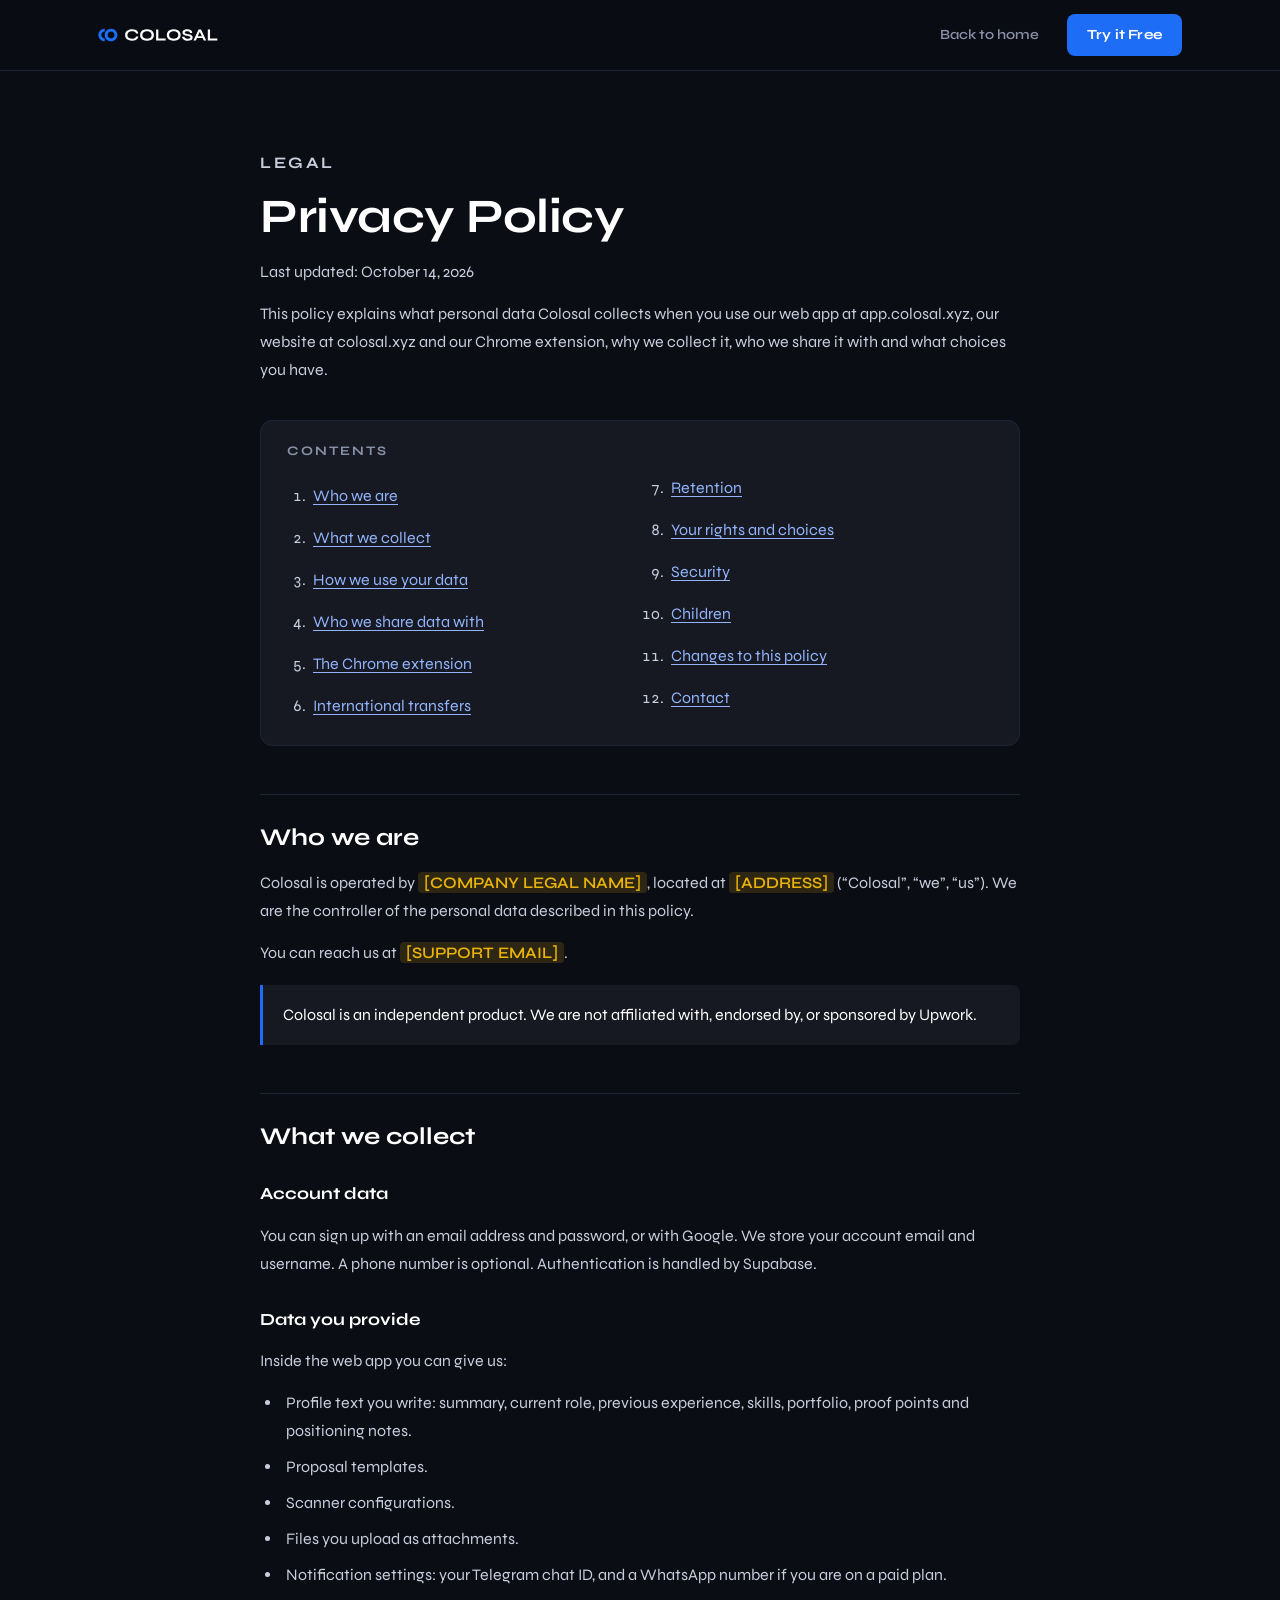
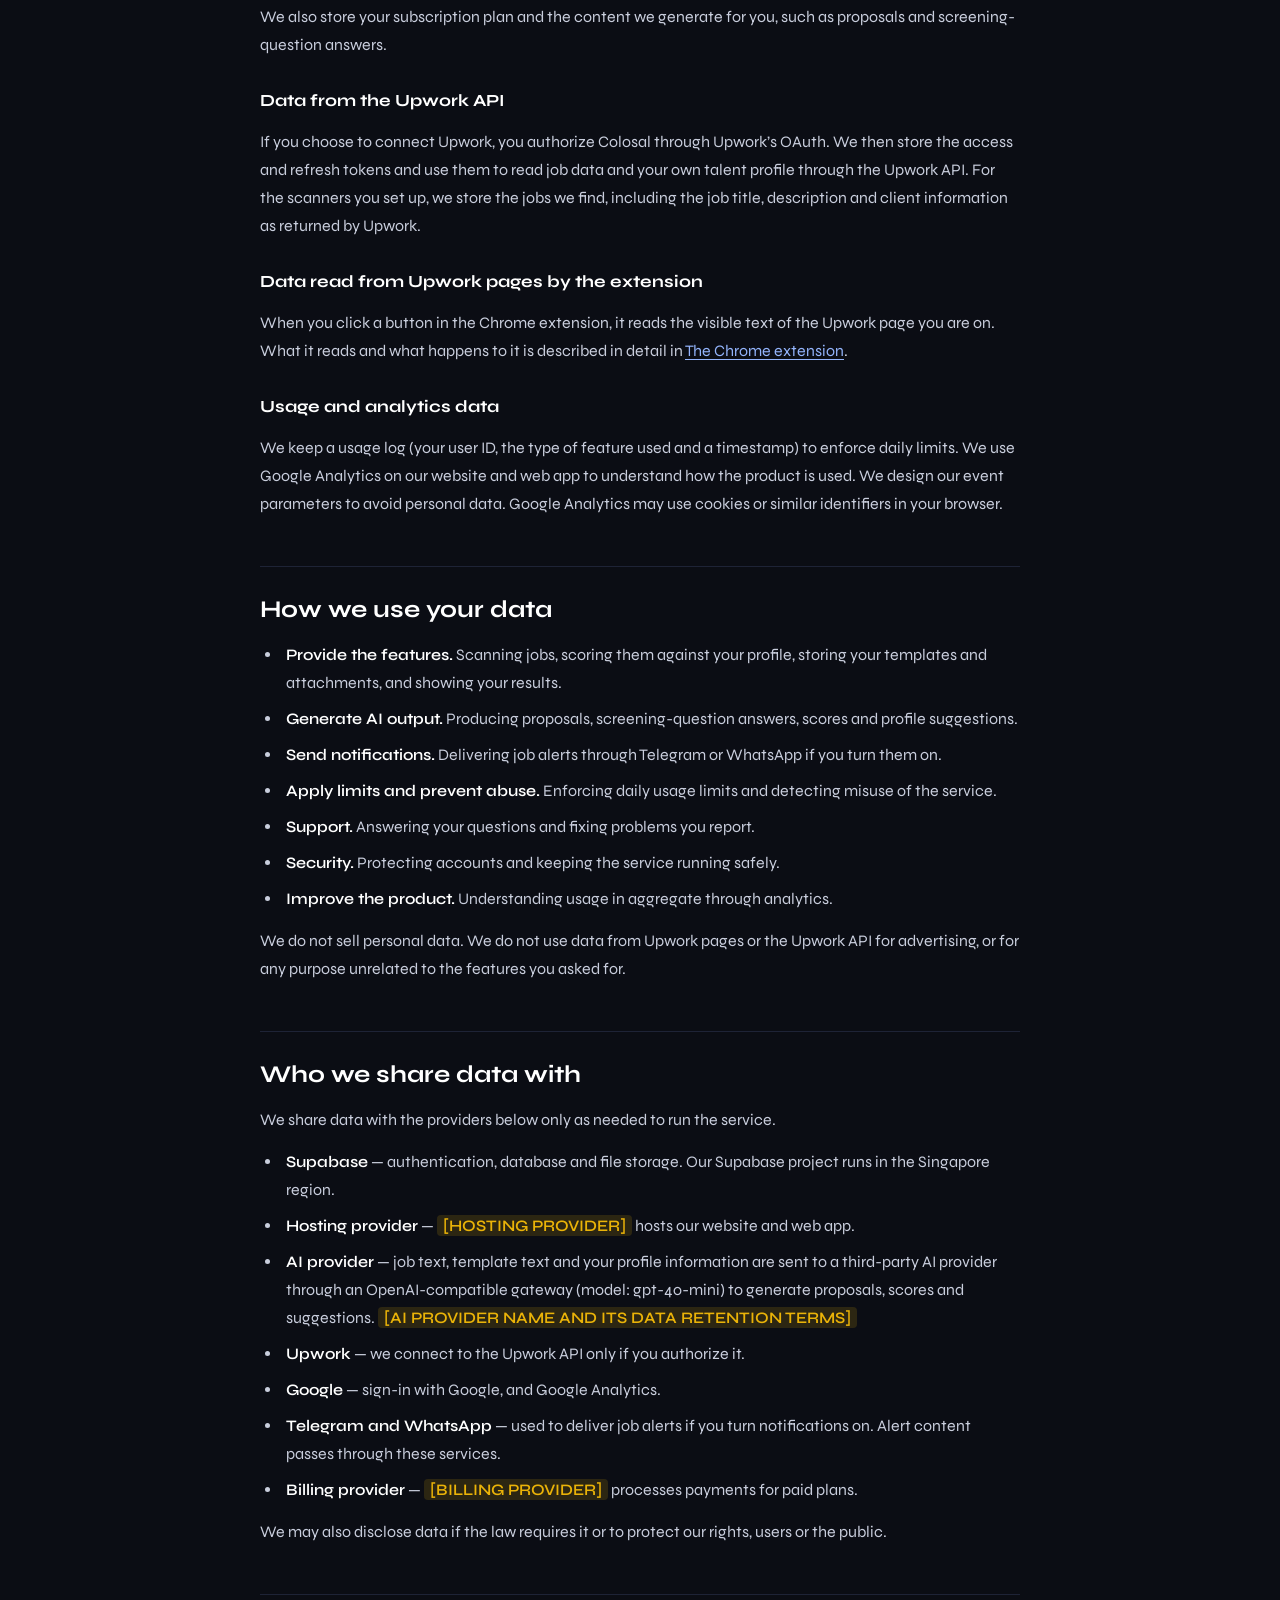
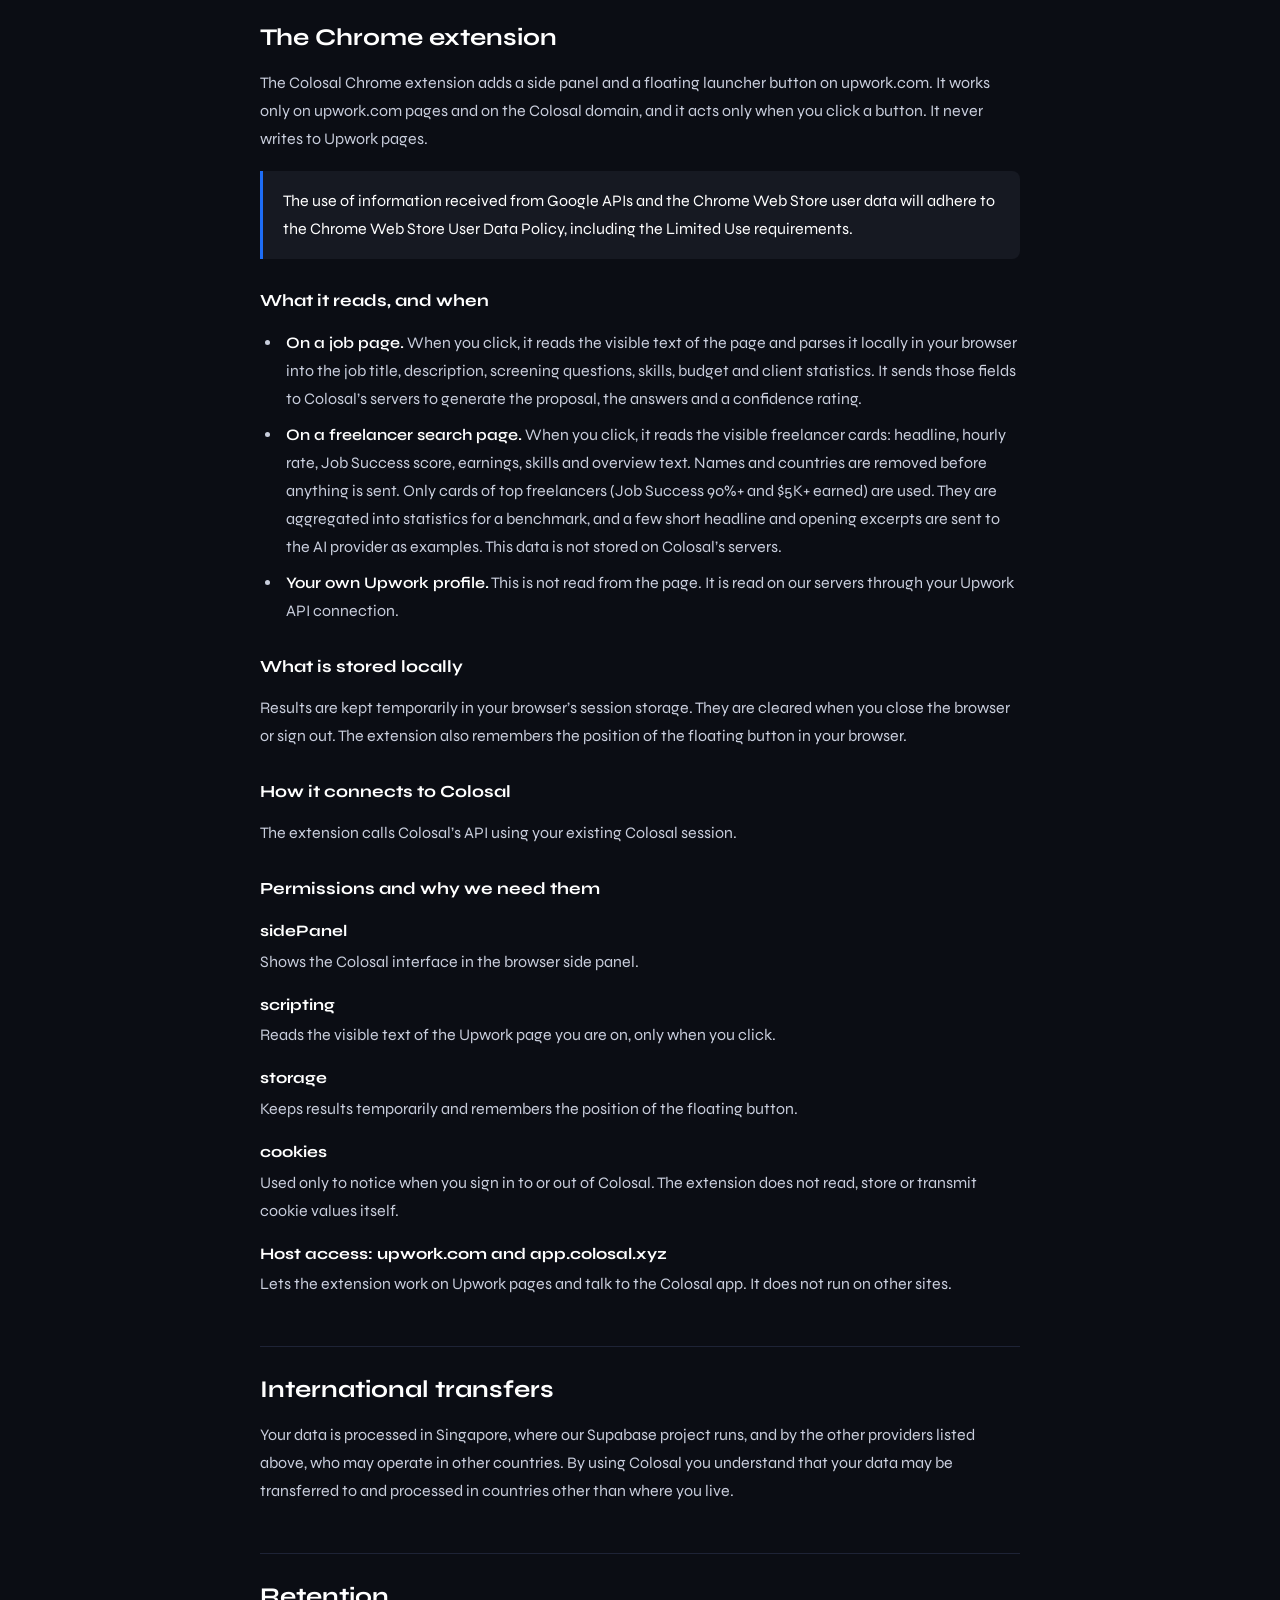
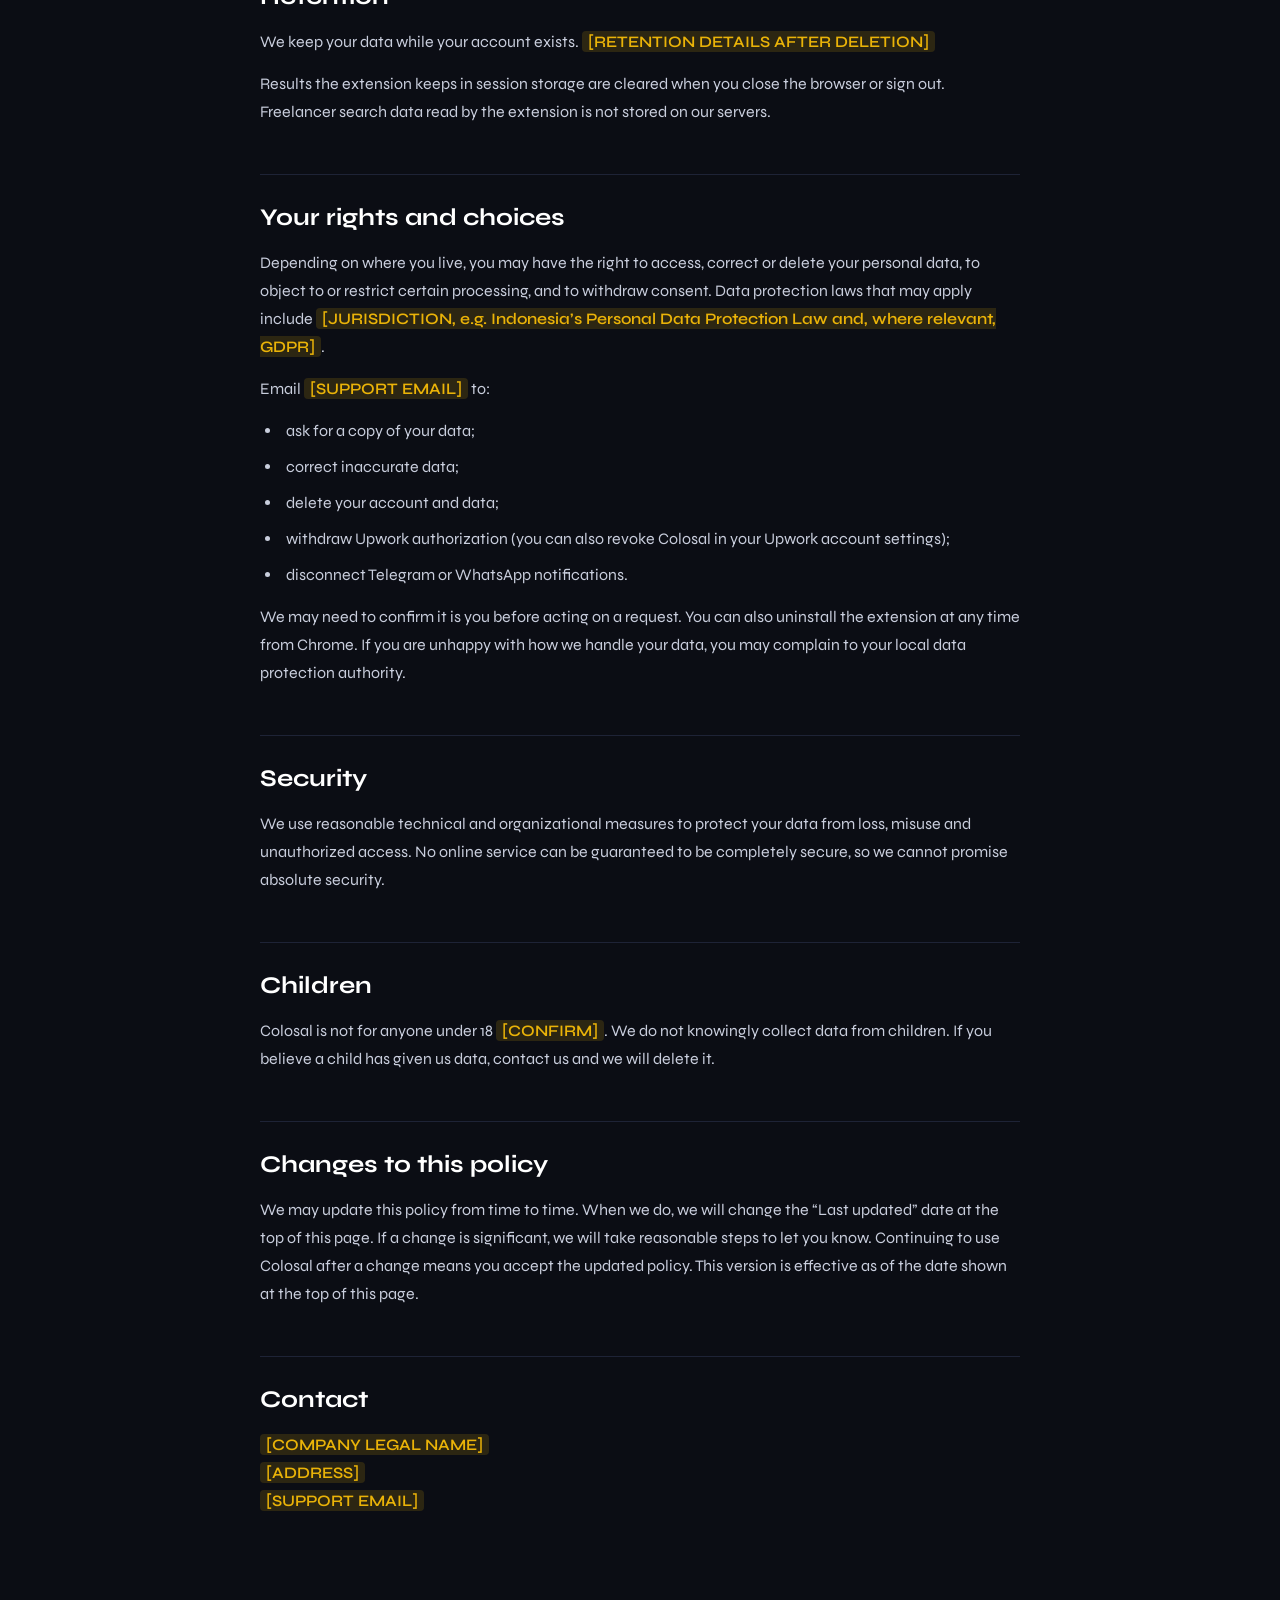
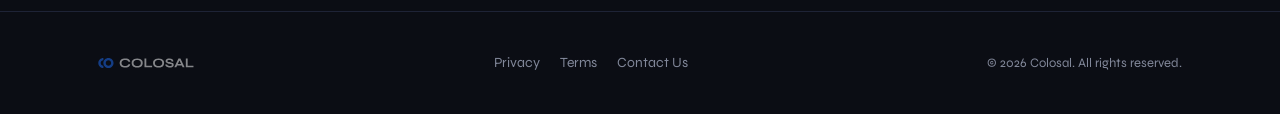
==== privacy/index.html @ 024d1649 "Add privacy and terms pages This change adds standalone Privacy and Terms pages, along with shared s" ====
<!doctype html>
<html lang="en">
  <head>
    <meta charset="UTF-8" />
    <meta name="viewport" content="width=device-width, initial-scale=1.0" />
    <title>Privacy Policy — Colosal</title>
    <meta
      name="description"
      content="How Colosal collects, uses and protects your data across the web app and the Chrome extension, including what the extension reads on Upwork pages."
    />
    <meta name="robots" content="index, follow" />
    <link rel="canonical" href="https://colosal.xyz/privacy/" />

    <link
      rel="icon"
      type="image/png"
      sizes="32x32"
      href="/colosal-favicon.png"
    />
    <link rel="apple-touch-icon" sizes="32x32" href="/colosal-favicon.png" />

    <meta property="og:type" content="website" />
    <meta property="og:url" content="https://colosal.xyz/privacy/" />
    <meta property="og:title" content="Privacy Policy — Colosal" />
    <meta
      property="og:description"
      content="How Colosal collects, uses and protects your data across the web app and the Chrome extension."
    />
    <meta property="og:image" content="https://colosal.xyz/colosal-media.png" />
    <meta property="og:site_name" content="Colosal" />

    <!-- Google tag (gtag.js) -->
    <script
      async
      src="https://www.googletagmanager.com/gtag/js?id=G-6CFVC0H4J1"
    ></script>
    <script>
      window.dataLayer = window.dataLayer || [];
      function gtag() {
        dataLayer.push(arguments);
      }
      gtag("js", new Date());
      gtag("config", "G-6CFVC0H4J1");
    </script>

    <link rel="preconnect" href="https://fonts.googleapis.com" />
    <link rel="preconnect" href="https://fonts.gstatic.com" crossorigin />
    <link
      href="https://fonts.googleapis.com/css2?family=Syne:wght@400;500;600;700&display=swap"
      rel="stylesheet"
    />
    <link rel="stylesheet" href="/legal.css" />
  </head>

  <body>
    <a class="skip-link" href="#main">Skip to content</a>

    <nav aria-label="Main">
      <div class="container nav-inner">
        <a href="/" class="nav-logo" aria-label="Colosal home">
          <img src="/colosal-logo.svg" width="120" height="20" alt="Colosal" />
        </a>
        <div class="nav-right">
          <a class="nav-signin" href="/">Back to home</a>
          <a
            class="btn"
            href="https://app.colosal.xyz/signup"
            target="_blank"
            rel="noopener"
            >Try it Free</a
          >
        </div>
      </div>
    </nav>

    <main id="main" class="legal">
      <div class="container">
        <article class="legal-inner">
          <p class="legal-eyebrow">Legal</p>
          <h1>Privacy Policy</h1>
          <p class="legal-meta">
            Last updated: <time data-last-updated></time>
          </p>
          <p class="legal-intro">
            This policy explains what personal data Colosal collects when you
            use our web app at app.colosal.xyz, our website at colosal.xyz and
            our Chrome extension, why we collect it, who we share it with and
            what choices you have.
          </p>

          <nav class="toc" aria-labelledby="toc-title">
            <h2 id="toc-title">Contents</h2>
            <ol>
              <li><a href="#who-we-are">Who we are</a></li>
              <li><a href="#what-we-collect">What we collect</a></li>
              <li><a href="#how-we-use">How we use your data</a></li>
              <li><a href="#third-parties">Who we share data with</a></li>
              <li><a href="#extension">The Chrome extension</a></li>
              <li><a href="#transfers">International transfers</a></li>
              <li><a href="#retention">Retention</a></li>
              <li><a href="#your-rights">Your rights and choices</a></li>
              <li><a href="#security">Security</a></li>
              <li><a href="#children">Children</a></li>
              <li><a href="#changes">Changes to this policy</a></li>
              <li><a href="#contact">Contact</a></li>
            </ol>
          </nav>

          <section id="who-we-are">
            <h2>Who we are</h2>
            <p>
              Colosal is operated by
              <span class="ph">[COMPANY LEGAL NAME]</span>, located at
              <span class="ph">[ADDRESS]</span> (&ldquo;Colosal&rdquo;,
              &ldquo;we&rdquo;, &ldquo;us&rdquo;). We are the controller of the
              personal data described in this policy.
            </p>
            <p>
              You can reach us at
              <span class="ph">[SUPPORT EMAIL]</span>.
            </p>
            <div class="callout">
              <p>
                Colosal is an independent product. We are not affiliated with,
                endorsed by, or sponsored by Upwork.
              </p>
            </div>
          </section>

          <section id="what-we-collect">
            <h2>What we collect</h2>

            <h3>Account data</h3>
            <p>
              You can sign up with an email address and password, or with
              Google. We store your account email and username. A phone number
              is optional. Authentication is handled by Supabase.
            </p>

            <h3>Data you provide</h3>
            <p>Inside the web app you can give us:</p>
            <ul>
              <li>
                Profile text you write: summary, current role, previous
                experience, skills, portfolio, proof points and positioning
                notes.
              </li>
              <li>Proposal templates.</li>
              <li>Scanner configurations.</li>
              <li>Files you upload as attachments.</li>
              <li>
                Notification settings: your Telegram chat ID, and a WhatsApp
                number if you are on a paid plan.
              </li>
            </ul>
            <p>
              We also store your subscription plan and the content we generate
              for you, such as proposals and screening-question answers.
            </p>

            <h3>Data from the Upwork API</h3>
            <p>
              If you choose to connect Upwork, you authorize Colosal through
              Upwork&rsquo;s OAuth. We then store the access and refresh tokens
              and use them to read job data and your own talent profile through
              the Upwork API. For the scanners you set up, we store the jobs we
              find, including the job title, description and client information
              as returned by Upwork.
            </p>

            <h3>Data read from Upwork pages by the extension</h3>
            <p>
              When you click a button in the Chrome extension, it reads the
              visible text of the Upwork page you are on. What it reads and what
              happens to it is described in detail in
              <a href="#extension">The Chrome extension</a>.
            </p>

            <h3>Usage and analytics data</h3>
            <p>
              We keep a usage log (your user ID, the type of feature used and a
              timestamp) to enforce daily limits. We use Google Analytics on our
              website and web app to understand how the product is used. We
              design our event parameters to avoid personal data. Google
              Analytics may use cookies or similar identifiers in your browser.
            </p>
          </section>

          <section id="how-we-use">
            <h2>How we use your data</h2>
            <ul>
              <li>
                <strong>Provide the features.</strong> Scanning jobs, scoring
                them against your profile, storing your templates and
                attachments, and showing your results.
              </li>
              <li>
                <strong>Generate AI output.</strong> Producing proposals,
                screening-question answers, scores and profile suggestions.
              </li>
              <li>
                <strong>Send notifications.</strong> Delivering job alerts
                through Telegram or WhatsApp if you turn them on.
              </li>
              <li>
                <strong>Apply limits and prevent abuse.</strong> Enforcing daily
                usage limits and detecting misuse of the service.
              </li>
              <li>
                <strong>Support.</strong> Answering your questions and fixing
                problems you report.
              </li>
              <li>
                <strong>Security.</strong> Protecting accounts and keeping the
                service running safely.
              </li>
              <li>
                <strong>Improve the product.</strong> Understanding usage in
                aggregate through analytics.
              </li>
            </ul>
            <p>
              We do not sell personal data. We do not use data from Upwork pages
              or the Upwork API for advertising, or for any purpose unrelated to
              the features you asked for.
            </p>
          </section>

          <section id="third-parties">
            <h2>Who we share data with</h2>
            <p>
              We share data with the providers below only as needed to run the
              service.
            </p>
            <ul>
              <li>
                <strong>Supabase</strong> &mdash; authentication, database and
                file storage. Our Supabase project runs in the Singapore
                region.
              </li>
              <li>
                <strong>Hosting provider</strong> &mdash;
                <span class="ph">[HOSTING PROVIDER]</span> hosts our website and
                web app.
              </li>
              <li>
                <strong>AI provider</strong> &mdash; job text, template text and
                your profile information are sent to a third-party AI provider
                through an OpenAI-compatible gateway (model: gpt-4o-mini) to
                generate proposals, scores and suggestions.
                <span class="ph"
                  >[AI PROVIDER NAME AND ITS DATA RETENTION TERMS]</span
                >
              </li>
              <li>
                <strong>Upwork</strong> &mdash; we connect to the Upwork API
                only if you authorize it.
              </li>
              <li>
                <strong>Google</strong> &mdash; sign-in with Google, and Google
                Analytics.
              </li>
              <li>
                <strong>Telegram and WhatsApp</strong> &mdash; used to deliver
                job alerts if you turn notifications on. Alert content passes
                through these services.
              </li>
              <li>
                <strong>Billing provider</strong> &mdash;
                <span class="ph">[BILLING PROVIDER]</span> processes payments
                for paid plans.
              </li>
            </ul>
            <p>
              We may also disclose data if the law requires it or to protect our
              rights, users or the public.
            </p>
          </section>

          <section id="extension">
            <h2>The Chrome extension</h2>
            <p>
              The Colosal Chrome extension adds a side panel and a floating
              launcher button on upwork.com. It works only on upwork.com pages
              and on the Colosal domain, and it acts only when you click a
              button. It never writes to Upwork pages.
            </p>

            <div class="callout">
              <p>
                The use of information received from Google APIs and the Chrome
                Web Store user data will adhere to the Chrome Web Store User Data
                Policy, including the Limited Use requirements.
              </p>
            </div>

            <h3>What it reads, and when</h3>
            <ul>
              <li>
                <strong>On a job page.</strong> When you click, it reads the
                visible text of the page and parses it locally in your browser
                into the job title, description, screening questions, skills,
                budget and client statistics. It sends those fields to
                Colosal&rsquo;s servers to generate the proposal, the answers
                and a confidence rating.
              </li>
              <li>
                <strong>On a freelancer search page.</strong> When you click, it
                reads the visible freelancer cards: headline, hourly rate, Job
                Success score, earnings, skills and overview text. Names and
                countries are removed before anything is sent. Only cards of top
                freelancers (Job Success 90%+ and $5K+ earned) are used. They
                are aggregated into statistics for a benchmark, and a few short
                headline and opening excerpts are sent to the AI provider as
                examples. This data is not stored on Colosal&rsquo;s servers.
              </li>
              <li>
                <strong>Your own Upwork profile.</strong> This is not read from
                the page. It is read on our servers through your Upwork API
                connection.
              </li>
            </ul>

            <h3>What is stored locally</h3>
            <p>
              Results are kept temporarily in your browser&rsquo;s session
              storage. They are cleared when you close the browser or sign out.
              The extension also remembers the position of the floating button
              in your browser.
            </p>

            <h3>How it connects to Colosal</h3>
            <p>
              The extension calls Colosal&rsquo;s API using your existing
              Colosal session.
            </p>

            <h3>Permissions and why we need them</h3>
            <dl class="perm-list">
              <dt>sidePanel</dt>
              <dd>Shows the Colosal interface in the browser side panel.</dd>
              <dt>scripting</dt>
              <dd>
                Reads the visible text of the Upwork page you are on, only when
                you click.
              </dd>
              <dt>storage</dt>
              <dd>
                Keeps results temporarily and remembers the position of the
                floating button.
              </dd>
              <dt>cookies</dt>
              <dd>
                Used only to notice when you sign in to or out of Colosal. The
                extension does not read, store or transmit cookie values
                itself.
              </dd>
              <dt>Host access: upwork.com and app.colosal.xyz</dt>
              <dd>
                Lets the extension work on Upwork pages and talk to the Colosal
                app. It does not run on other sites.
              </dd>
            </dl>
          </section>

          <section id="transfers">
            <h2>International transfers</h2>
            <p>
              Your data is processed in Singapore, where our Supabase project
              runs, and by the other providers listed above, who may operate in
              other countries. By using Colosal you understand that your data
              may be transferred to and processed in countries other than where
              you live.
            </p>
          </section>

          <section id="retention">
            <h2>Retention</h2>
            <p>
              We keep your data while your account exists.
              <span class="ph">[RETENTION DETAILS AFTER DELETION]</span>
            </p>
            <p>
              Results the extension keeps in session storage are cleared when
              you close the browser or sign out. Freelancer search data read by
              the extension is not stored on our servers.
            </p>
          </section>

          <section id="your-rights">
            <h2>Your rights and choices</h2>
            <p>
              Depending on where you live, you may have the right to access,
              correct or delete your personal data, to object to or restrict
              certain processing, and to withdraw consent. Data protection laws
              that may apply include
              <span class="ph"
                >[JURISDICTION, e.g. Indonesia&rsquo;s Personal Data Protection
                Law and, where relevant, GDPR]</span
              >.
            </p>
            <p>Email <span class="ph">[SUPPORT EMAIL]</span> to:</p>
            <ul>
              <li>ask for a copy of your data;</li>
              <li>correct inaccurate data;</li>
              <li>delete your account and data;</li>
              <li>
                withdraw Upwork authorization (you can also revoke Colosal in
                your Upwork account settings);
              </li>
              <li>disconnect Telegram or WhatsApp notifications.</li>
            </ul>
            <p>
              We may need to confirm it is you before acting on a request. You
              can also uninstall the extension at any time from Chrome. If you
              are unhappy with how we handle your data, you may complain to your
              local data protection authority.
            </p>
          </section>

          <section id="security">
            <h2>Security</h2>
            <p>
              We use reasonable technical and organizational measures to protect
              your data from loss, misuse and unauthorized access. No online
              service can be guaranteed to be completely secure, so we cannot
              promise absolute security.
            </p>
          </section>

          <section id="children">
            <h2>Children</h2>
            <p>
              Colosal is not for anyone under 18
              <span class="ph">[CONFIRM]</span>. We do not knowingly collect
              data from children. If you believe a child has given us data,
              contact us and we will delete it.
            </p>
          </section>

          <section id="changes">
            <h2>Changes to this policy</h2>
            <p>
              We may update this policy from time to time. When we do, we will
              change the &ldquo;Last updated&rdquo; date at the top of this
              page. If a change is significant, we will take reasonable steps to
              let you know. Continuing to use Colosal after a change means you
              accept the updated policy. This version is effective as of the
              date shown at the top of this page.
            </p>
          </section>

          <section id="contact">
            <h2>Contact</h2>
            <p>
              <span class="ph">[COMPANY LEGAL NAME]</span><br />
              <span class="ph">[ADDRESS]</span><br />
              <span class="ph">[SUPPORT EMAIL]</span>
            </p>
          </section>
        </article>
      </div>
    </main>

    <footer>
      <div class="container footer-inner">
        <a href="/" class="footer-logo" aria-label="Colosal home">
          <img src="/colosal-logo.svg" width="96" height="16" alt="Colosal" />
        </a>
        <div class="footer-links">
          <a href="/privacy/" aria-current="page">Privacy</a>
          <a href="/terms/">Terms</a>
          <a href="mailto:hi@paistudio.co">Contact Us</a>
        </div>
        <div class="footer-copy">© 2026 Colosal. All rights reserved.</div>
      </div>
    </footer>

    <script src="/legal.js"></script>
  </body>
</html>
---- legal.css ----
/* Shared styles for /privacy and /terms. Tokens mirror index.html. */
:root {
  --bg: #0b0d14;
  --bg3: #161922;
  --border: #1e2336;
  --border2: #252a3d;
  --blue: #1e6df6;
  --yellow: #eab308;
  --yellow-dim: rgba(234, 179, 8, 0.15);
  --text: #ffffff;
  --text2: #c9cedd;
  --text3: #8891a8;
  --text4: #818799;
  --radius-sm: 8px;
  --radius: 12px;
}

*,
*::before,
*::after {
  box-sizing: border-box;
  margin: 0;
  padding: 0;
}

html {
  scroll-behavior: smooth;
}

@media (prefers-reduced-motion: reduce) {
  html {
    scroll-behavior: auto;
  }
}

body {
  background: var(--bg);
  color: var(--text);
  font-family: "Syne", system-ui, sans-serif;
  line-height: 1.6;
  overflow-x: hidden;
}

a {
  color: inherit;
  text-decoration: none;
}

a:focus-visible {
  outline: 2px solid var(--blue);
  outline-offset: 3px;
  border-radius: 4px;
}

.container {
  max-width: 1140px;
  margin: 0 auto;
  padding: 0 28px;
}

.skip-link {
  position: absolute;
  left: 16px;
  top: -60px;
  background: var(--blue);
  color: #fff;
  padding: 10px 16px;
  border-radius: var(--radius-sm);
  font-weight: 600;
  z-index: 300;
}

.skip-link:focus {
  top: 12px;
}

/* ─── Navbar ─── */
body > nav {
  position: sticky;
  top: 0;
  z-index: 200;
  padding: 14px 0;
  background: rgba(11, 13, 20, 0.85);
  backdrop-filter: blur(20px);
  border-bottom: 1px solid var(--border);
}

.nav-inner {
  display: flex;
  align-items: center;
  justify-content: space-between;
  gap: 16px;
}

.nav-logo img,
.footer-logo img {
  display: block;
}

.nav-right {
  display: flex;
  align-items: center;
  gap: 10px;
}

.nav-signin {
  font-size: 14px;
  font-weight: 600;
  color: var(--text3);
  padding: 9px 18px;
  border-radius: var(--radius-sm);
  transition: all 0.15s;
}

.nav-signin:hover {
  color: var(--text);
  background: var(--bg3);
}

.btn {
  display: inline-flex;
  align-items: center;
  font-family: "Syne", sans-serif;
  font-size: 14px;
  font-weight: 700;
  padding: 10px 20px;
  border-radius: var(--radius-sm);
  background: var(--blue);
  color: #fff;
  transition: all 0.18s;
  letter-spacing: 0.2px;
}

.btn:hover {
  background: #3a7ef7;
  box-shadow: 0 6px 24px rgba(30, 109, 246, 0.25);
}

/* ─── Document ─── */
.legal {
  padding: 64px 0 96px;
}

.legal-inner {
  max-width: 760px;
  margin: 0 auto;
}

.legal-eyebrow {
  font-size: 12px;
  font-weight: 700;
  letter-spacing: 2.5px;
  text-transform: uppercase;
  color: var(--text3);
  margin-bottom: 14px;
}

.legal h1 {
  font-size: clamp(34px, 5vw, 48px);
  font-weight: 700;
  line-height: 1.1;
  letter-spacing: -0.5px;
}

.legal-meta {
  margin-top: 16px;
  font-size: 15px;
  color: var(--text3);
}

.legal-intro {
  margin-top: 28px;
  font-size: 17px;
  color: var(--text2);
}

.toc {
  margin-top: 36px;
  padding: 22px 26px;
  background: var(--bg3);
  border: 1px solid var(--border);
  border-radius: var(--radius);
}

.legal .toc h2 {
  margin: 0 0 12px;
  padding: 0;
  border: 0;
  font-size: 13px;
  letter-spacing: 2px;
  text-transform: uppercase;
  color: var(--text3);
}

.toc ol {
  columns: 2;
  column-gap: 32px;
  padding-left: 22px;
  font-size: 15px;
  color: var(--text3);
}

.toc li {
  break-inside: avoid;
  padding: 3px 0;
}

.toc a {
  color: var(--text2);
}

.toc a:hover {
  color: var(--text);
  text-decoration: underline;
}

.legal section {
  margin-top: 48px;
  scroll-margin-top: 90px;
}

.legal h2 {
  font-size: 24px;
  font-weight: 700;
  line-height: 1.25;
  padding-top: 28px;
  border-top: 1px solid var(--border);
  margin-bottom: 16px;
}

.legal h3 {
  font-size: 17px;
  font-weight: 700;
  margin: 28px 0 10px;
}

.legal p,
.legal li {
  font-size: 16px;
  line-height: 1.75;
  color: var(--text2);
}

.legal p {
  margin-top: 14px;
}

.legal ul,
.legal ol.plain {
  margin: 14px 0 0 22px;
}

.legal li {
  margin-top: 8px;
  padding-left: 4px;
}

.legal strong {
  color: var(--text);
  font-weight: 600;
}

.legal a:not(.btn) {
  color: #93b4fc;
  text-decoration: underline;
  text-underline-offset: 3px;
}

.legal a:not(.btn):hover {
  color: var(--text);
}

.legal .callout {
  margin-top: 18px;
  padding: 16px 20px;
  background: var(--bg3);
  border-left: 3px solid var(--blue);
  border-radius: 0 var(--radius-sm) var(--radius-sm) 0;
}

.legal .callout p {
  margin: 0;
  color: var(--text);
}

/* Visible markers for facts the site owner still has to fill in */
.ph {
  background: var(--yellow-dim);
  color: var(--yellow);
  padding: 1px 6px;
  border-radius: 4px;
  font-weight: 600;
}

.perm-list dt {
  margin-top: 16px;
  font-weight: 700;
  color: var(--text);
  font-size: 16px;
}

.perm-list dd {
  margin-top: 4px;
  color: var(--text2);
  line-height: 1.75;
}

/* ─── Footer ─── */
footer {
  padding: 40px 0;
  background: var(--bg);
  border-top: 1px solid var(--border);
}

.footer-inner {
  display: flex;
  align-items: center;
  justify-content: space-between;
  flex-wrap: wrap;
  gap: 16px;
}

.footer-logo img {
  opacity: 0.5;
}

.footer-links {
  display: flex;
  gap: 20px;
}

.footer-links a {
  font-size: 14px;
  color: var(--text4);
  transition: color 0.15s;
}

.footer-links a:hover {
  color: var(--text3);
}

.footer-copy {
  font-size: 13px;
  color: var(--text4);
}

@media (max-width: 900px) {
  .nav-signin {
    display: none;
  }
}

@media (max-width: 600px) {
  .container {
    padding: 0 20px;
  }

  .legal {
    padding: 44px 0 72px;
  }

  .toc ol {
    columns: 1;
  }

  .legal h2 {
    font-size: 21px;
  }

  .footer-inner {
    flex-direction: column;
    align-items: flex-start;
    gap: 10px;
  }

  .footer-links {
    flex-wrap: wrap;
    gap: 16px;
  }
}
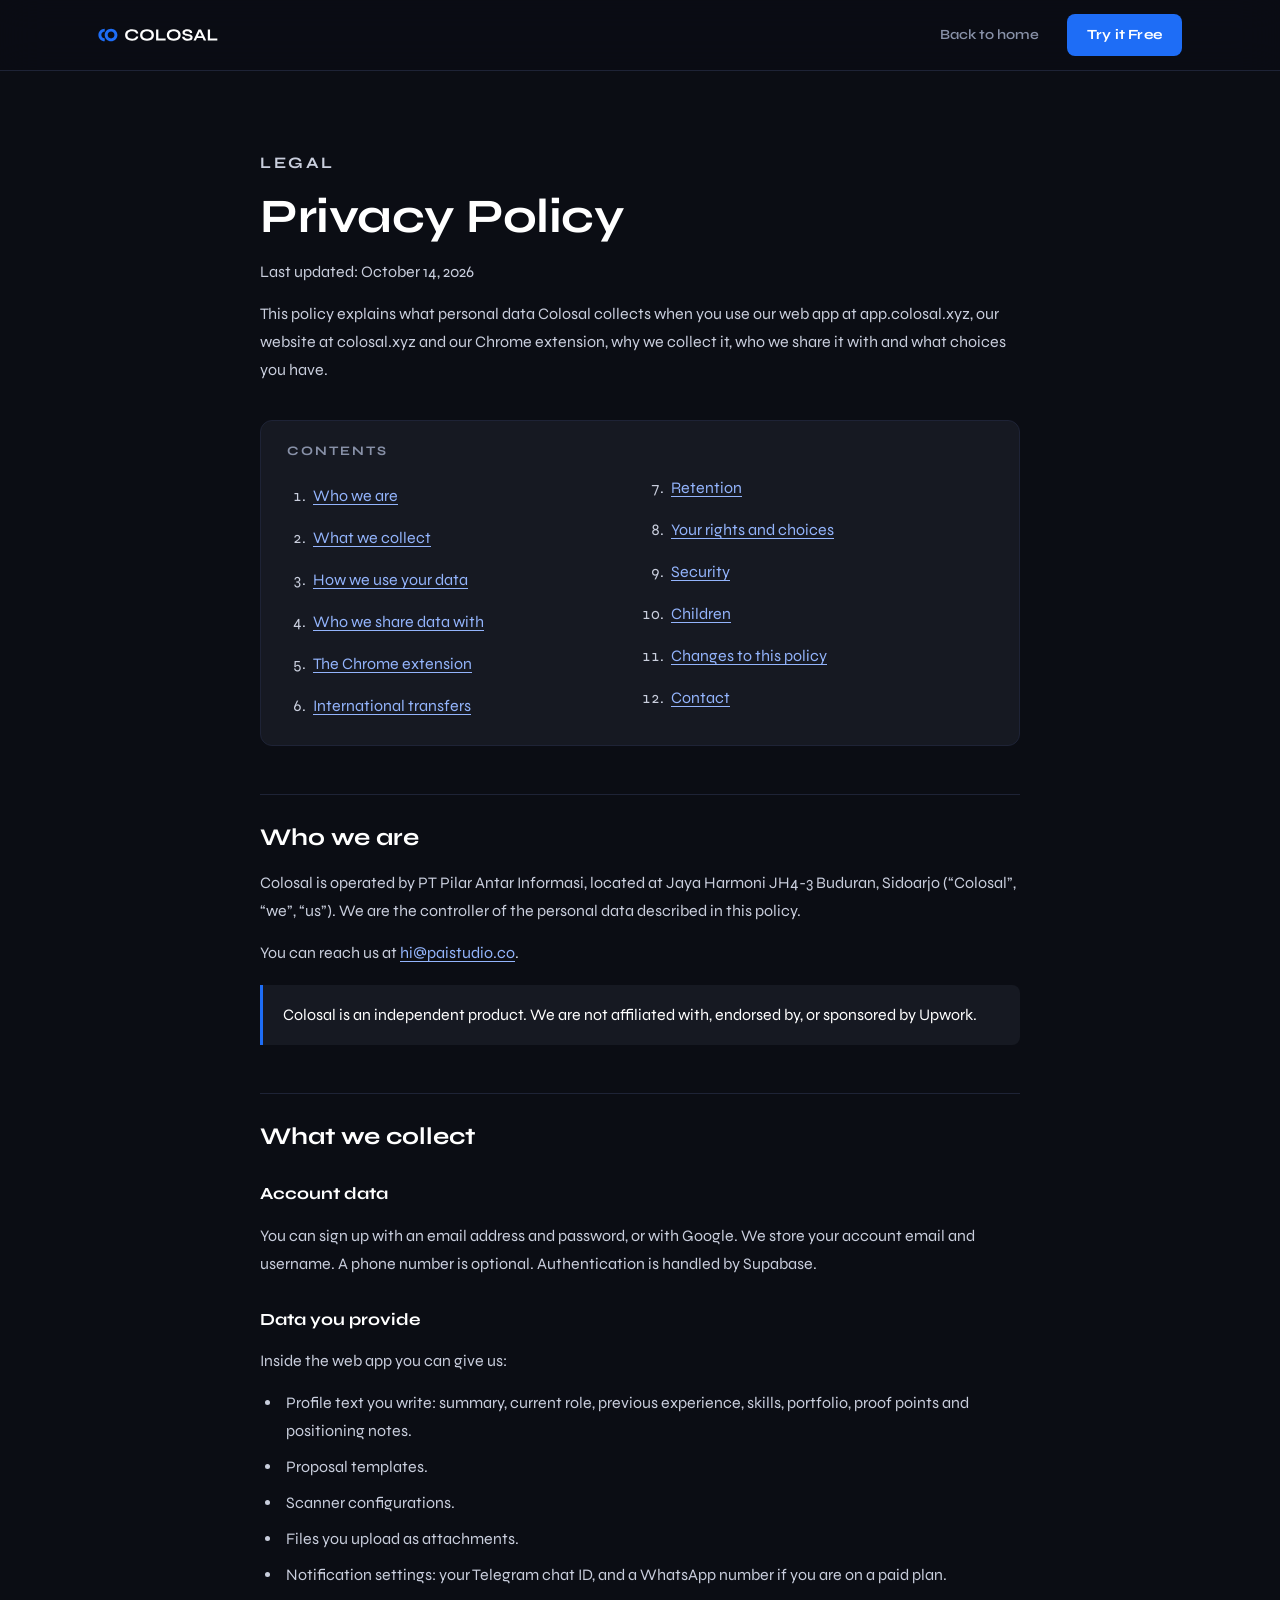
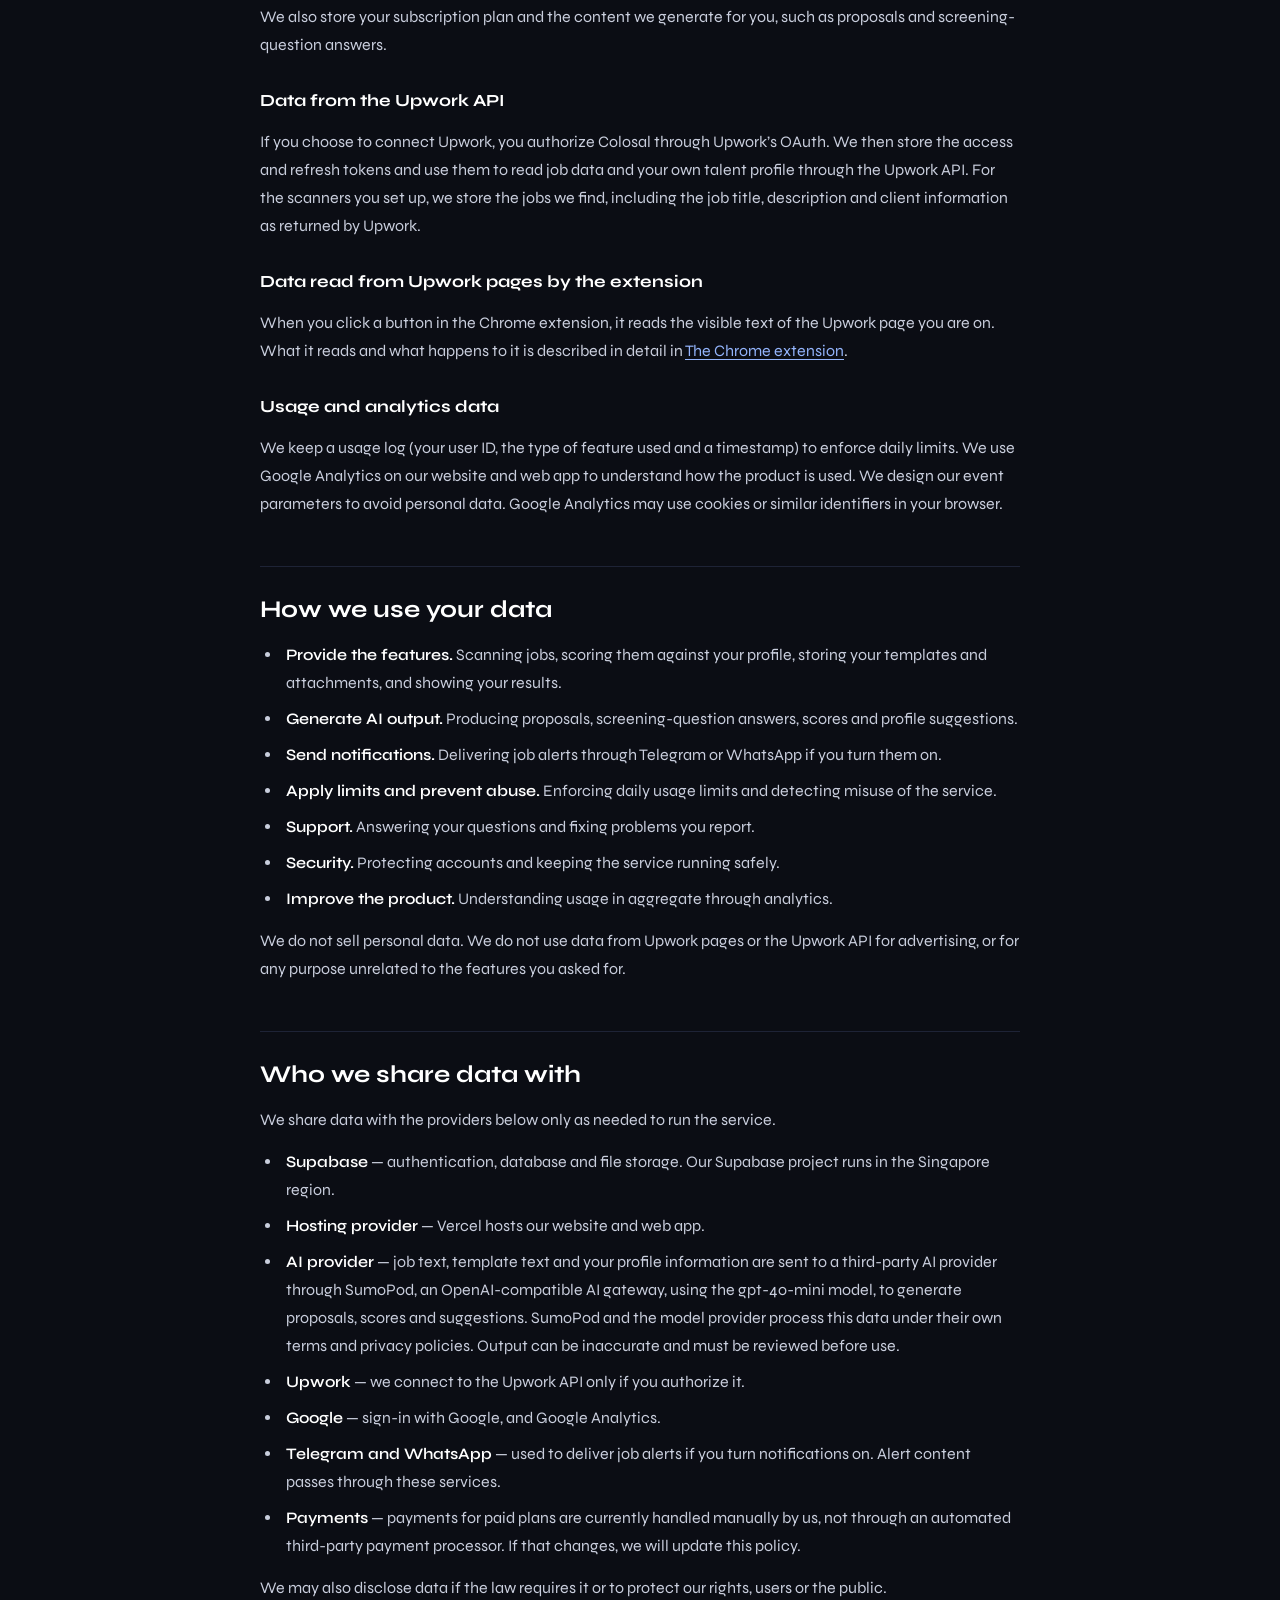
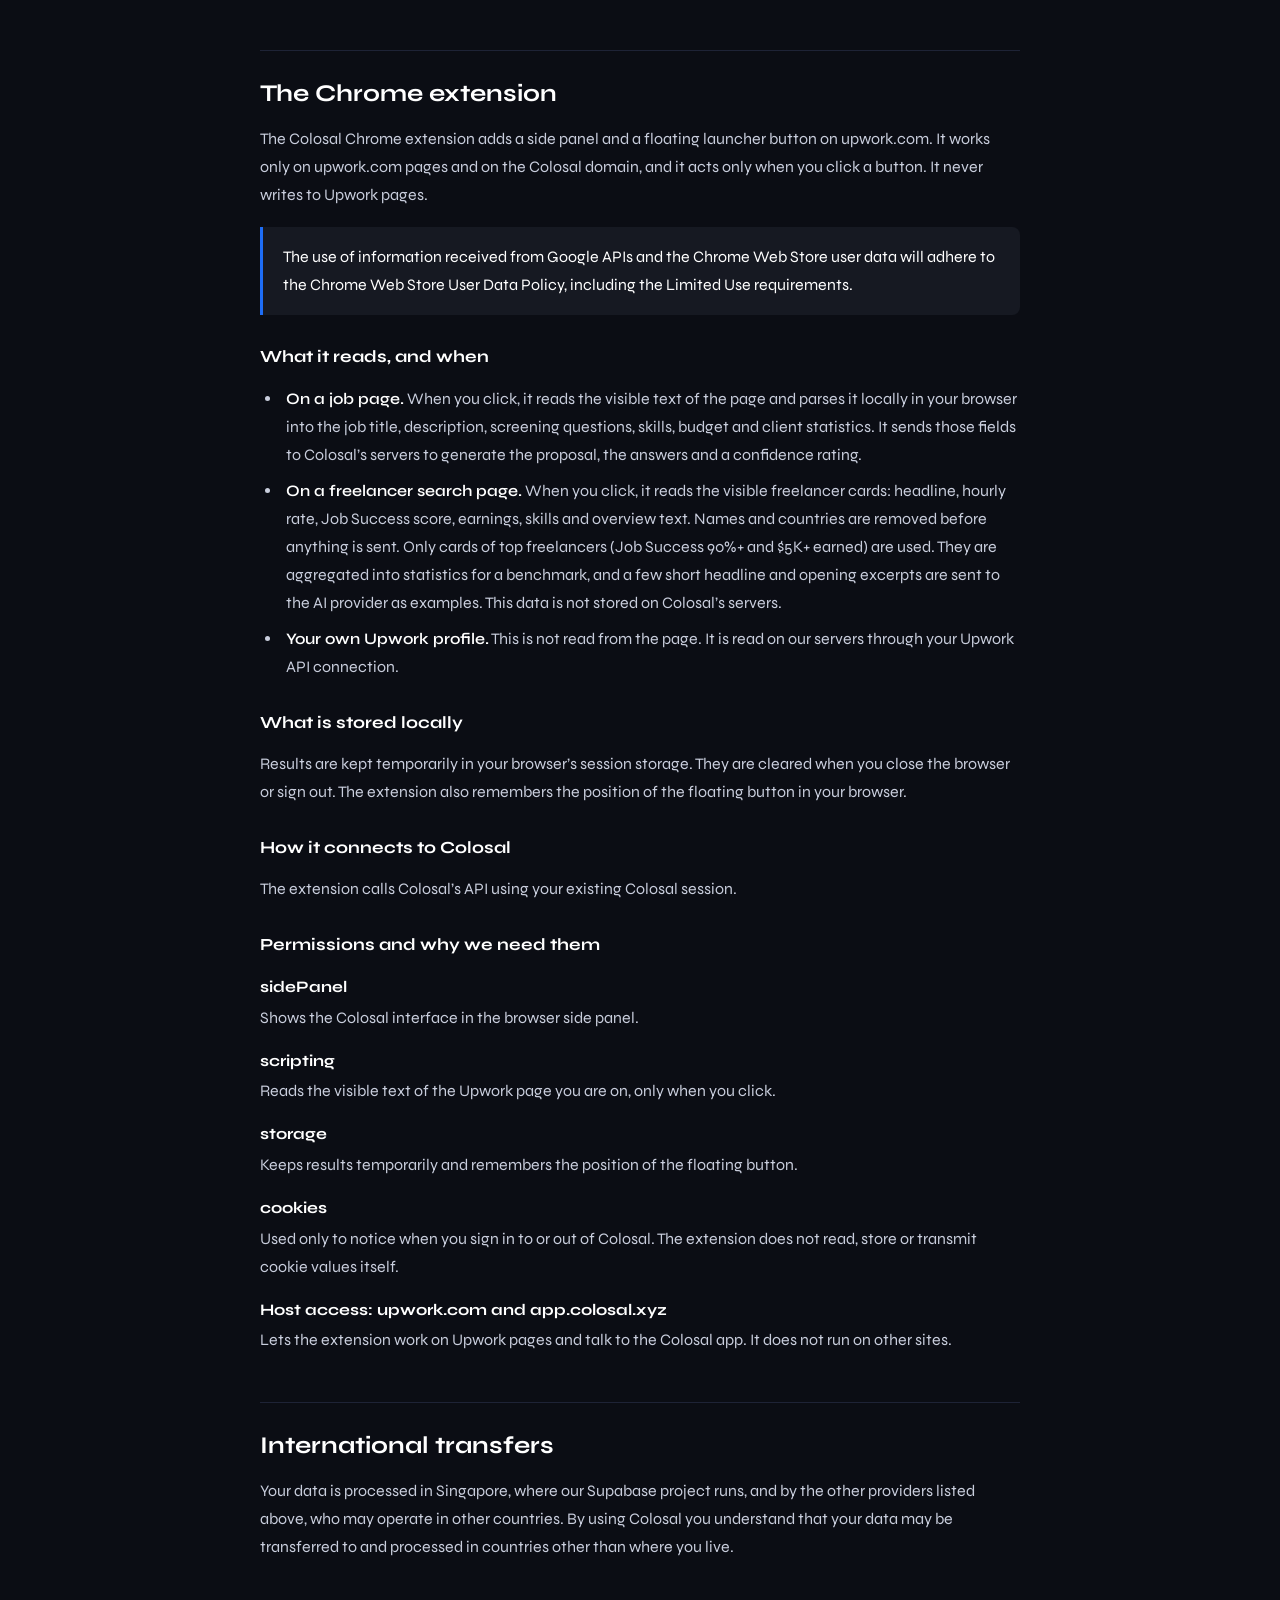
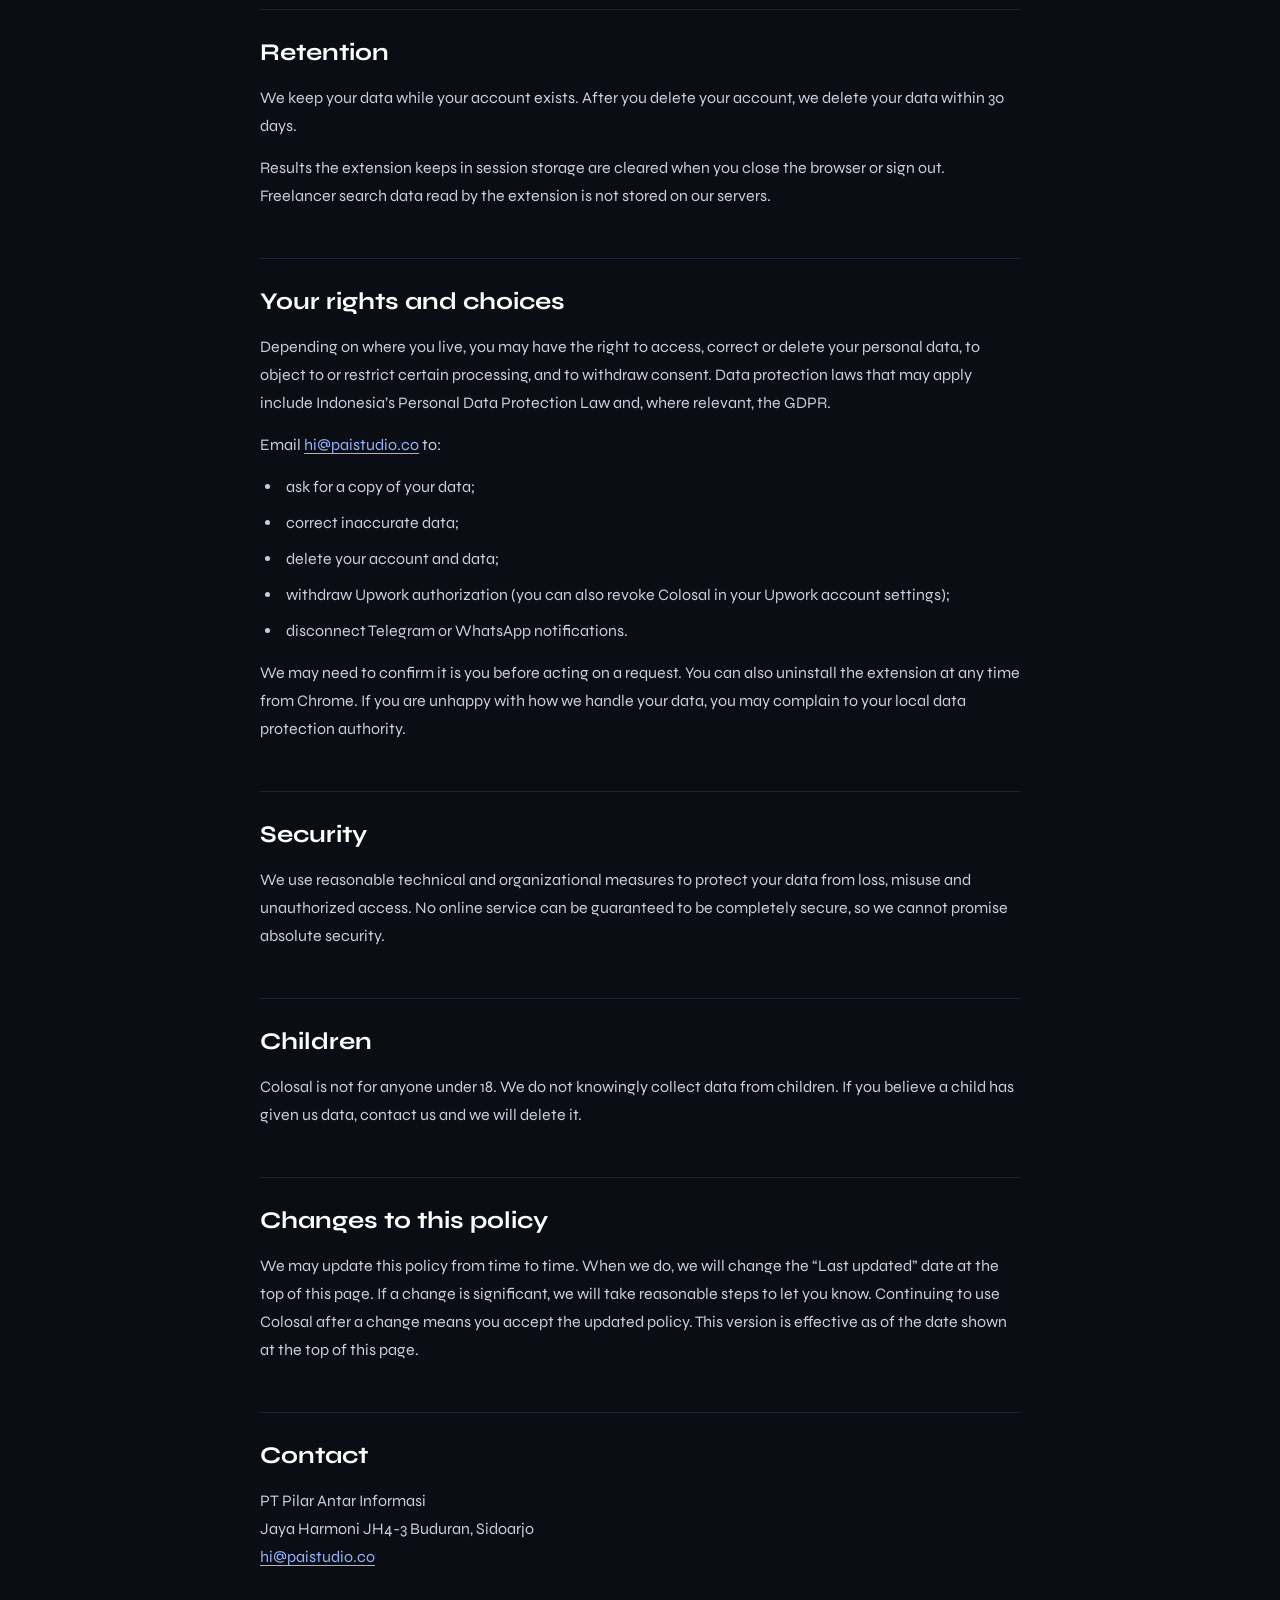
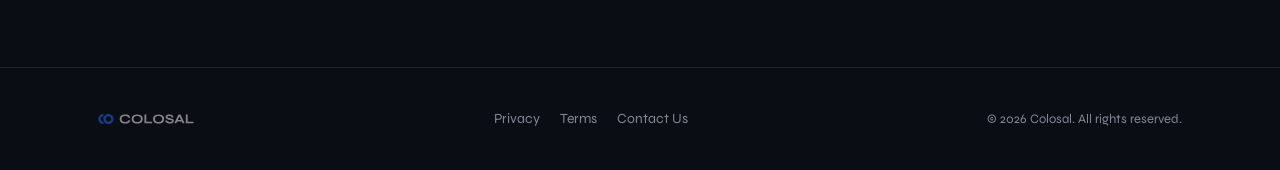
==== commit 1ccd59e8: "Update legal policies with company details This commit replaces placeholder legal text in the privac" ====
--- a/privacy/index.html
+++ b/privacy/index.html
@@ -110,14 +110,13 @@
             <h2>Who we are</h2>
             <p>
               Colosal is operated by
-              <span class="ph">[COMPANY LEGAL NAME]</span>, located at
-              <span class="ph">[ADDRESS]</span> (&ldquo;Colosal&rdquo;,
+              PT Pilar Antar Informasi, located at Jaya Harmoni JH4-3 Buduran, Sidoarjo (&ldquo;Colosal&rdquo;,
               &ldquo;we&rdquo;, &ldquo;us&rdquo;). We are the controller of the
               personal data described in this policy.
             </p>
             <p>
               You can reach us at
-              <span class="ph">[SUPPORT EMAIL]</span>.
+              <a href="mailto:hi@paistudio.co">hi@paistudio.co</a>.
             </p>
             <div class="callout">
               <p>
@@ -240,17 +239,13 @@
               </li>
               <li>
                 <strong>Hosting provider</strong> &mdash;
-                <span class="ph">[HOSTING PROVIDER]</span> hosts our website and
+                Vercel hosts our website and
                 web app.
               </li>
               <li>
                 <strong>AI provider</strong> &mdash; job text, template text and
                 your profile information are sent to a third-party AI provider
-                through an OpenAI-compatible gateway (model: gpt-4o-mini) to
-                generate proposals, scores and suggestions.
-                <span class="ph"
-                  >[AI PROVIDER NAME AND ITS DATA RETENTION TERMS]</span
-                >
+                through SumoPod, an OpenAI-compatible AI gateway, using the gpt-4o-mini model, to generate proposals, scores and suggestions. SumoPod and the model provider process this data under their own terms and privacy policies. Output can be inaccurate and must be reviewed before use.
               </li>
               <li>
                 <strong>Upwork</strong> &mdash; we connect to the Upwork API
@@ -266,9 +261,7 @@
                 through these services.
               </li>
               <li>
-                <strong>Billing provider</strong> &mdash;
-                <span class="ph">[BILLING PROVIDER]</span> processes payments
-                for paid plans.
+                <strong>Payments</strong> &mdash; payments for paid plans are currently handled manually by us, not through an automated third-party payment processor. If that changes, we will update this policy.
               </li>
             </ul>
             <p>
@@ -378,7 +371,7 @@
             <h2>Retention</h2>
             <p>
               We keep your data while your account exists.
-              <span class="ph">[RETENTION DETAILS AFTER DELETION]</span>
+              After you delete your account, we delete your data within 30 days.
             </p>
             <p>
               Results the extension keeps in session storage are cleared when
@@ -394,12 +387,9 @@
               correct or delete your personal data, to object to or restrict
               certain processing, and to withdraw consent. Data protection laws
               that may apply include
-              <span class="ph"
-                >[JURISDICTION, e.g. Indonesia&rsquo;s Personal Data Protection
-                Law and, where relevant, GDPR]</span
-              >.
-            </p>
-            <p>Email <span class="ph">[SUPPORT EMAIL]</span> to:</p>
+              Indonesia&rsquo;s Personal Data Protection Law and, where relevant, the GDPR.
+            </p>
+            <p>Email <a href="mailto:hi@paistudio.co">hi@paistudio.co</a> to:</p>
             <ul>
               <li>ask for a copy of your data;</li>
               <li>correct inaccurate data;</li>
@@ -431,8 +421,7 @@
           <section id="children">
             <h2>Children</h2>
             <p>
-              Colosal is not for anyone under 18
-              <span class="ph">[CONFIRM]</span>. We do not knowingly collect
+              Colosal is not for anyone under 18. We do not knowingly collect
               data from children. If you believe a child has given us data,
               contact us and we will delete it.
             </p>
@@ -453,9 +442,9 @@
           <section id="contact">
             <h2>Contact</h2>
             <p>
-              <span class="ph">[COMPANY LEGAL NAME]</span><br />
-              <span class="ph">[ADDRESS]</span><br />
-              <span class="ph">[SUPPORT EMAIL]</span>
+              PT Pilar Antar Informasi<br />
+              Jaya Harmoni JH4-3 Buduran, Sidoarjo<br />
+              <a href="mailto:hi@paistudio.co">hi@paistudio.co</a>
             </p>
           </section>
         </article>
